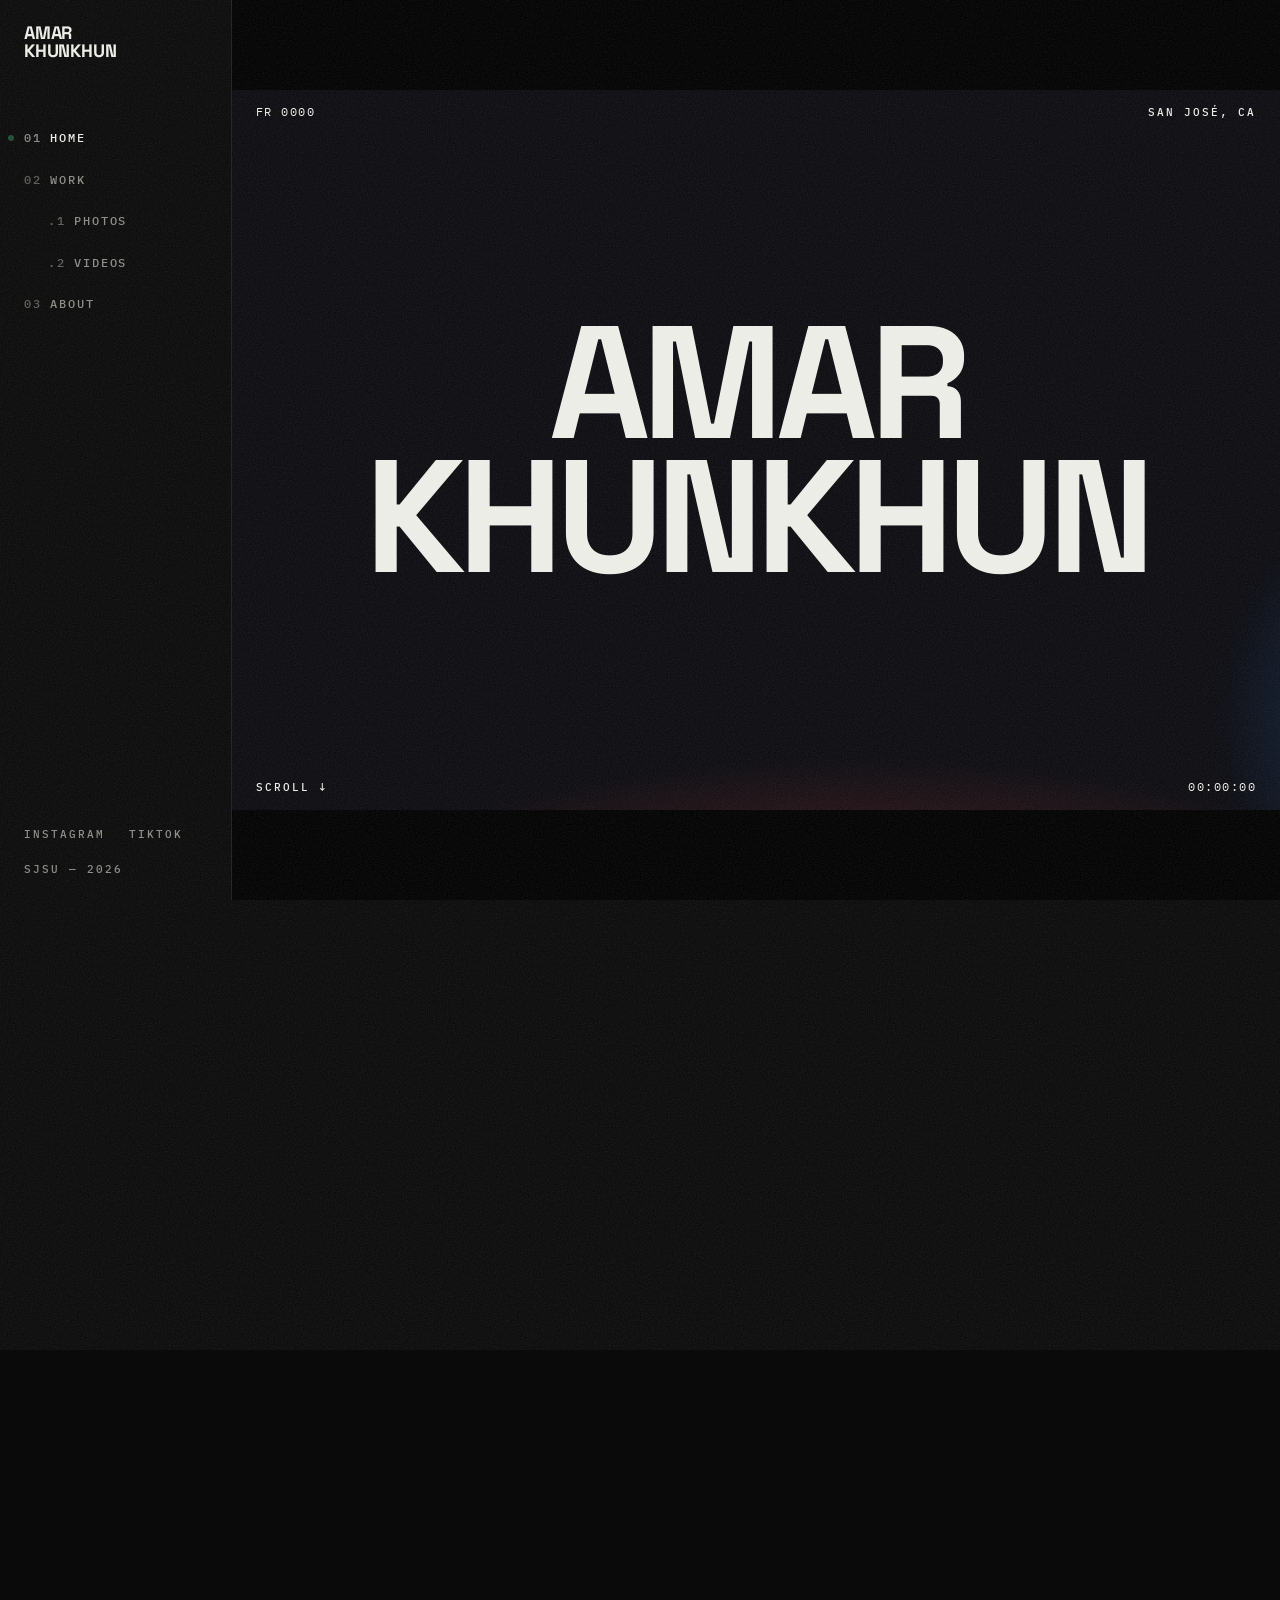
==== index.html @ ba5ad930 "First version of the portfolio site Co-Authored-By: Claude Opus 5.5 <noreply@anthropic.com> Claude-S" ====
<!doctype html>
<html lang="en">
<head>
<meta charset="utf-8">
<meta name="viewport" content="width=device-width, initial-scale=1, viewport-fit=cover">
<title>Amar Khunkhun</title>
<meta name="description" content="Photos and video by Amar Khunkhun. Cars, landscapes and travel.">
<meta name="theme-color" content="#0a0a0a">
<meta property="og:title" content="Amar Khunkhun">
<meta property="og:description" content="Photos and video by Amar Khunkhun. Cars, landscapes and travel.">
<meta property="og:type" content="website">
<!-- add your own social preview image: <meta property="og:image" content="https://YOUR-DOMAIN/media/og.jpg"> -->
<link rel="icon" href="data:image/svg+xml,%3Csvg xmlns='http://www.w3.org/2000/svg' viewBox='0 0 32 32'%3E%3Crect width='32' height='32' fill='%230f2a1d'/%3E%3Crect x='6' y='0' width='4' height='20' fill='%231e4d35'/%3E%3Crect x='14' y='12' width='4' height='20' fill='%231e4d35'/%3E%3Crect x='22' y='0' width='4' height='14' fill='%231e4d35'/%3E%3C/svg%3E">
<link rel="preconnect" href="https://fonts.googleapis.com">
<link rel="preconnect" href="https://fonts.gstatic.com" crossorigin>
<link rel="stylesheet" href="tokens.css">
<link rel="stylesheet" href="styles.css">
<script>try{if(sessionStorage.getItem('ak-cut'))document.documentElement.classList.add('ak-incoming')}catch(e){}</script>
</head>
<body class="ak" data-page="home" data-root="">
<a class="ak-skip" href="#main">Skip to content</a>

<aside class="ak-rail">
  <div>
    <a class="ak-rail__name" href="./" data-cut="Home" data-frame="01" aria-current="page"><span>Amar</span><span>Khunkhun</span></a>
    <ul class="ak-nav" aria-label="Main">
      <li><a class="ak-nav__link" href="./" data-cut="Home" data-frame="01" aria-current="page"><i>01</i>Home</a></li>
      <li><span class="ak-nav__link ak-nav__group"><i>02</i>Work</span>
        <ul>
          <li><a class="ak-nav__link" href="photos/" data-cut="Photos" data-frame="02.1"><i>.1</i>Photos</a></li>
          <li><a class="ak-nav__link" href="videos/" data-cut="Videos" data-frame="02.2"><i>.2</i>Videos</a></li>
        </ul>
      </li>
      <li><a class="ak-nav__link" href="about/" data-cut="About" data-frame="03"><i>03</i>About</a></li>
    </ul>
  </div>
  <div class="ak-rail__foot">
    <div class="ak-rail__social"><a class="ak-link" href="#" data-link="instagram">Instagram</a><a class="ak-link" href="#" data-link="tiktok">TikTok</a></div>
    <span class="ak-label">SJSU — 2026</span>
  </div>
</aside>

<header class="ak-bar" data-open="false">
  <a class="ak-bar__name" href="./" data-cut="Home" data-frame="01" aria-current="page">Amar Khunkhun</a>
  <button class="ak-bar__btn" aria-expanded="false" aria-controls="menu">Menu</button>
</header>
<nav class="ak-menu" id="menu" data-open="false" aria-label="Main">
  <ul class="ak-menu__list">
    <li><a class="ak-menu__link" href="./" data-cut="Home" data-frame="01" aria-current="page"><i>01</i>Home</a></li>
    <li><span class="ak-menu__link"><i>02</i>Work</span>
      <div class="ak-menu__sub"><a class="" href="photos/" data-cut="Photos" data-frame="02.1">Photos</a><a class="" href="videos/" data-cut="Videos" data-frame="02.2">Videos</a></div></li>
    <li><a class="ak-menu__link" href="about/" data-cut="About" data-frame="03"><i>03</i>About</a></li>
  </ul>
  <div class="ak-menu__foot"><a class="ak-label" href="#" data-link="instagram">Instagram ↗</a><a class="ak-label" href="#" data-link="tiktok">TikTok ↗</a></div>
</nav>

<main class="ak-page ak-page--home" id="main">
  <section class="ak-hero" aria-label="Intro">
    <div class="ak-hero__stage">
      <!-- The background video comes from media.js → hero. This div is the placeholder. -->
      <div class="ak-hero__video ak-ph ak-ph--moving" data-tone="neon"></div>
      <div class="ak-hero__dim"></div>
      <h1 class="ak-hero__name"><span class="ak-hero__first">Amar</span><span class="ak-hero__last">Khunkhun</span></h1>
      <div class="ak-hero__work">
        <div class="ak-hero__worknav"><span class="ak-label ak-label--ink">Selected work</span><a class="ak-link" href="photos/" data-cut="Photos" data-frame="02.1">All photos →</a></div>
        <div class="ak-hero__strip"></div>
      </div>
      <div class="ak-letterbox" data-open="true"></div>
      <div class="ak-hero__hud ak-hero__hud--top"><span class="ak-counter ak-counter--ink" id="fr">FR 0000</span><span class="ak-label">San José, CA</span></div>
      <div class="ak-hero__hud ak-hero__hud--bottom"><span class="ak-label ak-hero__hint">Scroll ↓</span><span class="ak-counter ak-counter--ink" id="tc">00:00:00</span></div>
    </div>
  </section>
</main>

<div class="ak-grain" aria-hidden="true"></div>
<div class="ak-shutter" data-state="idle" aria-hidden="true">
  <div class="ak-shutter__blades"><i></i><i></i><i></i><i></i><i></i></div>
  <div class="ak-letterbox"></div>
  <div class="ak-shutter__slate"><span class="ak-shutter__frame"></span><span class="ak-slate ak-shutter__word"></span></div>
</div>

<script src="media.js"></script>
<script src="main.js"></script>
</body>
</html>
---- tokens.css ----
/* tokens.css — generated from the design system. Edit values here to retheme the whole site. */
:root {

  /* color */
  --ground: #0a0a0a;
  --ground-raised: #121212;
  --letterbox: #000000;
  --line: #1f1f1d;
  --ink: #edede8;
  --ink-muted: #8c8c86;
  --ink-faint: #5e5e59;
  --green-900: #0f2a1d;
  --green-700: #1e4d35;
  --scrim: rgba(10, 10, 10, 0.99);
  --focus: var(--ink);

  /* type */
  --font-sans: "Space Grotesk", "Helvetica Neue", Arial, sans-serif;
  --font-mono: "IBM Plex Mono", "Courier New", ui-monospace, monospace;

  /* spacing */
  --space-1: 4px;
  --space-2: 8px;
  --space-3: 16px;
  --space-4: 24px;
  --space-5: 40px;
  --space-6: 64px;
  --space-7: 128px;

  /* radius */
  --radius-0: 0px;
  --radius-dot: 50%;

  /* duration */
  --dur-snap: 120ms;
  --dur-cut: 220ms;
  --dur-hold: 160ms;
  --dur-open: 260ms;
  --dur-fade: 200ms;

  /* easing */
  --ease-snap: cubic-bezier(0.7, 0, 0.2, 1);
  --ease-out: cubic-bezier(0.16, 1, 0.3, 1);
  --ease-linear: linear;

  /* layout */
  --rail-width: 232px;
  --bar-height: 56px;
  --letterbox-height: 10vh;
  --row-height: 320px;
  --bp-desktop: 900px;

  /* opacity */
  --grain-opacity: 0.07;
  --hero-dim: 0.82;

  /* zIndex */
  --z-grain: 90;
  --z-rail: 50;
  --z-overlay: 70;
  --z-shutter: 100;
}
---- styles.css ----
@import url("https://fonts.googleapis.com/css2?family=IBM+Plex+Mono:wght@400;500&family=Space+Grotesk:wght@400;500;700&display=swap");

/* ============================================================
   AMAR KHUNKHUN — component styles
   Every value comes from tokens.css. Fallbacks are only there
   so this file still works if it is copied into the real site
   before tokens.css is.
   ============================================================ */

.ak {
  margin: 0;
  background: var(--ground, #0a0a0a);
  color: var(--ink, #edede8);
  font-family: var(--font-sans);
  font-size: 16px;
  line-height: 1.6;
  -webkit-font-smoothing: antialiased;
  text-rendering: optimizeLegibility;
}
.ak *, .ak *::before, .ak *::after { box-sizing: border-box; }
:where(.ak) a { color: inherit; text-decoration: none; }
:where(.ak) button { font: inherit; color: inherit; background: none; border: 0; padding: 0; cursor: pointer; }
.ak :focus-visible { outline: 1px solid var(--focus, #edede8); outline-offset: 3px; border-radius: var(--radius-0); }

/* ---------- mono language ---------- */
.ak-label, .ak-nav__link, .ak-counter, .ak-slate {
  font-family: var(--font-mono);
  text-transform: uppercase;
  font-variant-numeric: tabular-nums;
}
.ak-label   { font-size: 11px; line-height: 1.2; font-weight: 500; letter-spacing: .18em; color: var(--ink-muted); }
.ak-counter { font-size: 12px; line-height: 1;   font-weight: 400; letter-spacing: .12em; color: var(--ink-muted); }
.ak-slate   { font-size: 14px; line-height: 1;   font-weight: 500; letter-spacing: .32em; color: var(--ink); }
.ak-label--ink, .ak-counter--ink { color: var(--ink); }

.ak-link {
  font-family: var(--font-mono); font-size: 11px; font-weight: 500; letter-spacing: .18em;
  text-transform: uppercase; color: var(--ink-muted);
  background-image: linear-gradient(var(--green-700), var(--green-700));
  background-size: 0 1px; background-repeat: no-repeat; background-position: 0 100%;
  padding-bottom: 3px;
  transition: color var(--dur-snap) var(--ease-snap), background-size var(--dur-cut) var(--ease-snap);
}
.ak-link:hover { color: var(--ink); background-size: 100% 1px; }

.ak-title {
  font-family: var(--font-sans); font-weight: 700; text-transform: uppercase;
  font-size: 88px; line-height: .9; letter-spacing: -.04em; margin: 0;
}
@media (max-width: 899px) { .ak-title { font-size: 48px; } }

/* ---------- film grain ---------- */
.ak-grain {
  position: fixed; inset: -50%; width: 200%; height: 200%;
  pointer-events: none; z-index: var(--z-grain, 90);
  opacity: var(--grain-opacity, .07);
  background-image: url("data:image/svg+xml;utf8,<svg xmlns='http://www.w3.org/2000/svg' width='220' height='220'><filter id='n'><feTurbulence type='fractalNoise' baseFrequency='.85' numOctaves='2' stitchTiles='stitch'/><feColorMatrix values='0 0 0 0 1  0 0 0 0 1  0 0 0 0 1  0 0 0 1.4 -.2'/></filter><rect width='100%' height='100%' filter='url(%23n)'/></svg>");
  animation: ak-grain 1s steps(8) infinite;
}
.ak-grain--contained { position: absolute; }
@keyframes ak-grain {
  0%   { transform: translate(0, 0); }
  12%  { transform: translate(-6%, 4%); }
  25%  { transform: translate(4%, -8%); }
  37%  { transform: translate(-10%, -2%); }
  50%  { transform: translate(8%, 6%); }
  62%  { transform: translate(-2%, 10%); }
  75%  { transform: translate(10%, -4%); }
  87%  { transform: translate(-8%, -10%); }
  100% { transform: translate(0, 0); }
}

/* ---------- letterbox ---------- */
.ak-letterbox { position: absolute; inset: 0; pointer-events: none; z-index: 3; }
.ak-letterbox::before, .ak-letterbox::after {
  content: ""; position: absolute; left: 0; right: 0;
  height: var(--lb-h, var(--letterbox-height, 10vh));
  background: var(--letterbox);
  transition: transform var(--dur-cut) var(--ease-snap);
}
.ak-letterbox::before { top: 0; }
.ak-letterbox::after  { bottom: 0; }
.ak-letterbox[data-open="false"]::before { transform: translateY(-100%); }
.ak-letterbox[data-open="false"]::after  { transform: translateY(100%); }

/* ---------- placeholder media (delete once real files exist) ---------- */
.ak-ph { background: var(--ground-raised); position: relative; overflow: hidden; }
.ak-ph[data-tone="dusk"]   { background: linear-gradient(180deg, #1d2a3a 0%, #6b4a3a 58%, #141210 60%, #0c0c0c 100%); }
.ak-ph[data-tone="desert"] { background: linear-gradient(180deg, #c98a4b 0%, #e2b277 40%, #3a2a1c 41%, #1a140f 100%); }
.ak-ph[data-tone="forest"] { background: linear-gradient(170deg, #0f2a1d 0%, #2f5a3e 45%, #0a1610 100%); }
.ak-ph[data-tone="neon"]   { background: radial-gradient(60% 40% at 30% 70%, #d23a3a 0%, transparent 70%), radial-gradient(40% 30% at 75% 40%, #2a6fd2 0%, transparent 70%), #0b0b10; }
.ak-ph[data-tone="snow"]   { background: linear-gradient(180deg, #9fb3c6 0%, #dfe6ec 55%, #6d7a86 56%, #2a3036 100%); }
.ak-ph[data-tone="ocean"]  { background: linear-gradient(180deg, #8ec5d6 0%, #3a7d9a 50%, #0d2c3d 51%, #061a24 100%); }
.ak-ph[data-tone="night"]  { background: radial-gradient(30% 20% at 50% 80%, #f0c070 0%, transparent 80%), linear-gradient(180deg, #05070c, #10141c); }
.ak-ph[data-tone="rust"]   { background: linear-gradient(135deg, #3b1d12 0%, #a14a24 50%, #241510 100%); }
.ak-ph--moving { background-size: 200% 200% !important; animation: ak-drift 6s linear infinite; }
@keyframes ak-drift { 0% { background-position: 0% 50%; } 50% { background-position: 100% 50%; } 100% { background-position: 0% 50%; } }

/* ---------- left rail (desktop) ---------- */
.ak-rail {
  position: fixed; top: 0; left: 0; bottom: 0; width: var(--rail-width, 232px);
  padding: var(--space-4); display: flex; flex-direction: column; justify-content: space-between;
  border-right: 1px solid var(--line); background: var(--ground); z-index: var(--z-rail, 50);
}
.ak-rail--contained { position: absolute; }
.ak-rail__name { font-weight: 700; font-size: 18px; line-height: 1; letter-spacing: -.01em; text-transform: uppercase; display: block; }
.ak-rail__name span { display: block; }
.ak-nav { list-style: none; margin: var(--space-6) 0 0; padding: 0; display: grid; gap: var(--space-3); }
.ak-nav ul { list-style: none; margin: var(--space-3) 0 0; padding: 0 0 0 var(--space-4); display: grid; gap: var(--space-3); }
.ak-nav__link {
  font-size: 12px; line-height: 1; font-weight: 500; letter-spacing: .16em;
  color: var(--ink-muted); display: inline-flex; gap: var(--space-2); align-items: center; position: relative;
  transition: color var(--dur-snap) var(--ease-snap);
}
.ak-nav__link i { font-style: normal; color: var(--ink-faint); transition: color var(--dur-snap) var(--ease-snap); }
.ak-nav__link:hover, .ak-nav__link:hover i { color: var(--ink); }
.ak-nav__link[aria-current="page"] { color: var(--ink); }
.ak-nav__link[aria-current="page"] i { color: var(--ink-muted); }
.ak-nav__link[aria-current="page"]::before {
  content: ""; position: absolute; left: calc(-1 * var(--space-3)); top: 50%;
  width: 6px; height: 6px; margin-top: -3px; border-radius: var(--radius-dot); background: var(--green-700);
}
.ak-nav__group { color: var(--ink-muted); }
.ak-rail__foot { display: grid; gap: var(--space-3); }
.ak-rail__social { display: flex; gap: var(--space-4); }
@media (max-width: 899px) { .ak-rail:not(.ak-rail--force) { display: none; } }

/* ---------- mobile bar + full-screen menu ---------- */
.ak-bar {
  position: fixed; top: 0; left: 0; right: 0; height: var(--bar-height, 56px);
  padding: 0 var(--space-3); display: flex; align-items: center; justify-content: space-between;
  background: var(--ground); border-bottom: 1px solid var(--line); z-index: calc(var(--z-overlay, 70) + 1);
}
.ak-bar--contained { position: absolute; }
.ak-bar__name { font-weight: 700; font-size: 18px; letter-spacing: -.01em; text-transform: uppercase; }
.ak-bar__btn { font-family: var(--font-mono); font-size: 12px; letter-spacing: .16em; text-transform: uppercase; padding: 12px 0 12px 16px; min-height: 44px; }
.ak-bar[data-open="true"] { background: var(--green-900); border-color: transparent; }
@media (min-width: 900px) { .ak-bar:not(.ak-bar--force) { display: none; } }

.ak-menu {
  position: fixed; inset: 0; z-index: var(--z-overlay, 70); background: var(--green-900);
  padding: calc(var(--bar-height, 56px) + var(--space-6)) var(--space-3) var(--space-4);
  display: flex; flex-direction: column; justify-content: space-between;
  transform: translateY(-100%); visibility: hidden;
  transition: transform var(--dur-cut) var(--ease-snap), visibility 0s linear var(--dur-cut);
}
.ak-menu--contained { position: absolute; }
.ak-menu[data-open="true"] { transform: none; visibility: visible; transition: transform var(--dur-cut) var(--ease-snap), visibility 0s; }
.ak-menu__list { list-style: none; margin: 0; padding: 0; display: grid; gap: var(--space-3); }
.ak-menu__link { display: flex; align-items: baseline; gap: var(--space-3); font-weight: 700; font-size: 56px; line-height: 1; letter-spacing: -.035em; text-transform: uppercase; }
.ak-menu__link i { font-style: normal; font-family: var(--font-mono); font-size: 12px; font-weight: 500; letter-spacing: .16em; color: var(--ink); opacity: .9; }
.ak-menu__sub { display: flex; gap: var(--space-4); padding-left: 40px; }
.ak-menu__sub a { font-family: var(--font-mono); font-size: 12px; letter-spacing: .16em; text-transform: uppercase; padding: 10px 0; }
.ak-menu__foot { display: flex; justify-content: space-between; }
.ak-menu__foot .ak-label { color: var(--ink); }

/* ---------- shutter transition ---------- */
.ak-shutter { position: fixed; inset: 0; z-index: var(--z-shutter, 100); pointer-events: none; visibility: hidden; }
.ak-shutter--contained { position: absolute; }
.ak-shutter[data-state]:not([data-state="idle"]) { visibility: visible; pointer-events: all; }
.ak-shutter__blades { position: absolute; inset: 0; display: grid; grid-template-columns: repeat(5, 1fr); }
.ak-shutter__blades i {
  display: block; background: var(--green-900); position: relative;
  transform: scaleY(0); transform-origin: 50% 0;
  transition: transform 140ms var(--ease-snap);
}
.ak-shutter__blades i:nth-child(even) { transform-origin: 50% 100%; }
.ak-shutter__blades i::after { /* leading edge */
  content: ""; position: absolute; left: 0; right: 0; bottom: 0; height: 2px; background: var(--green-700);
}
.ak-shutter__blades i:nth-child(even)::after { top: 0; bottom: auto; }
.ak-shutter__blades i:nth-child(1) { transition-delay: 0ms; }
.ak-shutter__blades i:nth-child(2) { transition-delay: 20ms; }
.ak-shutter__blades i:nth-child(3) { transition-delay: 40ms; }
.ak-shutter__blades i:nth-child(4) { transition-delay: 60ms; }
.ak-shutter__blades i:nth-child(5) { transition-delay: 80ms; }
.ak-shutter[data-state="closing"] .ak-shutter__blades i,
.ak-shutter[data-state="shut"] .ak-shutter__blades i { transform: scaleY(1); }
/* opening: blades keep travelling the same way they came in */
.ak-shutter[data-state="opening"] .ak-shutter__blades i { transform: scaleY(0); transform-origin: 50% 100%; transition-duration: 180ms; }
.ak-shutter[data-state="opening"] .ak-shutter__blades i:nth-child(even) { transform-origin: 50% 0; }
.ak-shutter[data-state="opening"] .ak-shutter__blades i::after { display: none; }

.ak-shutter .ak-letterbox::before, .ak-shutter .ak-letterbox::after { z-index: 2; }
.ak-shutter[data-state="idle"] .ak-letterbox::before, .ak-shutter[data-state="opening"] .ak-letterbox::before { transform: translateY(-100%); }
.ak-shutter[data-state="idle"] .ak-letterbox::after,  .ak-shutter[data-state="opening"] .ak-letterbox::after  { transform: translateY(100%); }

.ak-shutter__slate {
  position: absolute; inset: 0; display: grid; place-content: center; justify-items: center; gap: var(--space-3);
  opacity: 0; z-index: 4;
}
.ak-shutter[data-state="shut"] .ak-shutter__slate { opacity: 1; }
.ak-shutter__frame { font-family: var(--font-mono); font-size: 11px; letter-spacing: .18em; color: var(--ink); opacity: .7; }
.ak-shutter__word::after { content: "_"; animation: ak-caret 160ms steps(1) infinite; margin-left: 2px; }
@keyframes ak-caret { 50% { opacity: 0; } }

/* ---------- hero (signature scroll) ---------- */
.ak-hero { position: relative; height: 320vh; height: calc(var(--stage-h, 100svh) * 3.2); --p: 0; }
.ak-hero__stage { position: sticky; top: 0; height: var(--stage-h, 100svh); overflow: hidden; background: var(--ground); }
.ak-hero__video, .ak-hero__video video { position: absolute; inset: 0; width: 100%; height: 100%; object-fit: cover; }
.ak-hero {
  --a: clamp(0, calc(var(--p) / .3), 1);              /* push in */
  --b: clamp(0, calc((var(--p) - .25) / .45), 1);     /* split */
  --c: clamp(0, calc((var(--p) - .62) / .33), 1);     /* work rises */
}
.ak-hero__video { transform: scale(calc(1 + .08 * var(--a))); }
.ak-hero__dim { position: absolute; inset: 0; background: var(--ground); opacity: calc(var(--hero-dim, .82) * max(var(--a) * .35, var(--b))); }
.ak-hero__name {
  position: absolute; inset: 0; display: grid; place-content: center; z-index: 2;
  font-weight: 700; text-transform: uppercase; letter-spacing: -.045em; line-height: .84;
  font-size: min(168px, 15.5vw); text-align: center; white-space: nowrap;
  transform: scale(calc(1 + .22 * var(--a)));
}
.ak-hero__name span { display: block; will-change: transform; }
.ak-hero__first { transform: translateX(calc(var(--b) * -110vw)); }
.ak-hero__last  { transform: translateX(calc(var(--b) * 110vw)); }
.ak-hero__hud { position: absolute; left: var(--space-4); right: var(--space-4); z-index: 4; display: flex; justify-content: space-between; }
.ak-hero__hud--top { top: calc(var(--lb-h, var(--letterbox-height)) + var(--space-3)); }
.ak-hero__hud--bottom { bottom: calc(var(--lb-h, var(--letterbox-height)) + var(--space-3)); }
.ak-hero__hud .ak-label { color: var(--ink); }
.ak-hero__hint { opacity: calc(1 - var(--a) * 3); }
.ak-hero__work {
  position: absolute; left: 0; right: 0; bottom: 0; top: var(--lb-h, var(--letterbox-height)); z-index: 2;
  padding: var(--space-5) var(--space-5) calc(var(--lb-h, var(--letterbox-height)) + var(--space-4));
  display: flex; flex-direction: column; justify-content: flex-end; gap: var(--space-3);
  transform: translateY(calc((1 - var(--c)) * 100%)); opacity: var(--c);
}
.ak-hero__strip { display: grid; grid-template-columns: 1.5fr .67fr 1.5fr 1fr; gap: var(--space-2); height: 46%; }
.ak-hero__strip > * { height: 100%; }
.ak-hero__worknav { display: flex; justify-content: space-between; align-items: baseline; }
@media (max-width: 899px) {
  .ak-hero__name { font-size: 14.5vw; }
  .ak-hero__strip { grid-template-columns: 1fr 1fr; height: 52%; }
  .ak-hero__strip > :nth-child(n+3) { display: none; }
  .ak-hero__work { padding-left: var(--space-3); padding-right: var(--space-3); }
}

/* ---------- photo grid (justified rows, no cropping) ---------- */
.ak-grid { display: flex; flex-wrap: wrap; gap: var(--space-2); }
.ak-grid > * { flex: 0 0 auto; }
.ak-tile { display: block; position: relative; overflow: hidden; background: var(--ground-raised); cursor: pointer; }
.ak-tile img, .ak-tile video { display: block; width: 100%; height: 100%; object-fit: cover; }
.ak-tile::after {
  content: ""; position: absolute; inset: 0; box-shadow: inset 0 0 0 0 var(--green-700);
  transition: box-shadow var(--dur-snap) var(--ease-snap); pointer-events: none;
}
.ak-tile:hover::after, .ak-tile:focus-visible::after { box-shadow: inset 0 0 0 2px var(--green-700); }
.ak-tile:focus-visible { outline-offset: 2px; }

/* ---------- lightbox ---------- */
.ak-lightbox {
  position: fixed; inset: 0; z-index: var(--z-overlay, 70); background: var(--scrim);
  display: grid; grid-template-rows: auto 1fr auto; padding: var(--space-4);
  opacity: 0; visibility: hidden;
  transition: opacity var(--dur-cut) var(--ease-snap), visibility 0s linear var(--dur-cut);
  touch-action: pan-y;
}
.ak-lightbox--contained { position: absolute; }
body .ak-lightbox, body .ak-player { z-index: calc(var(--z-overlay, 70) + 2); } /* above the mobile bar */
.ak-lightbox[data-open="true"] { opacity: 1; visibility: visible; transition: opacity var(--dur-cut) var(--ease-snap), visibility 0s; }
.ak-lightbox__top, .ak-lightbox__bottom { display: flex; justify-content: space-between; align-items: center; min-height: 44px; }
.ak-lightbox__stage { position: relative; display: grid; place-items: center; min-height: 0; margin: var(--space-3) 0; container-type: size; }
/* --r = width / height, from media.js. The frame fits the stage without cropping. */
.ak-lightbox__img { display: block; aspect-ratio: var(--r, 1.5); width: min(100cqw, calc(100cqh * var(--r, 1.5))); height: auto; object-fit: contain; }
.ak-lightbox__img.is-in { animation: ak-in var(--dur-cut) var(--ease-out); }
@keyframes ak-in { from { opacity: 0; transform: scale(.985); } to { opacity: 1; transform: none; } }
.ak-lightbox__btn { font-family: var(--font-mono); font-size: 11px; letter-spacing: .18em; text-transform: uppercase; color: var(--ink-muted); min-height: 44px; padding: 0 4px; transition: color var(--dur-snap) var(--ease-snap); }
.ak-lightbox__btn:hover { color: var(--ink); }
.ak-lightbox__btn[disabled] { color: var(--ink-faint); cursor: default; }
@media (max-width: 899px) { .ak-lightbox { padding: var(--space-3); } .ak-lightbox__nav { display: none; } }

/* ---------- videos ---------- */
.ak-section-head { display: flex; align-items: baseline; gap: var(--space-3); margin: 0 0 var(--space-4); }
.ak-section-head::after { content: ""; flex: 1; height: 1px; background: var(--line); transform: translateY(-4px); }
.ak-vtile { container-type: inline-size; }
@container (max-width: 220px) { .ak-vtile .ak-vtile__meta { flex-direction: column; align-items: flex-start; gap: var(--space-2); } }
.ak-vtile .ak-vtile__preview { position: absolute; inset: 0; opacity: 0; transition: opacity var(--dur-snap) var(--ease-snap); }
.ak-vtile.is-playing .ak-vtile__preview { opacity: 1; }
.ak-vtile__meta {
  position: absolute; left: var(--space-3); right: var(--space-3); bottom: var(--space-3); z-index: 2;
  display: flex; justify-content: space-between; align-items: center;
}
.ak-vtile__meta .ak-counter { color: var(--ink); text-shadow: 0 0 12px rgba(0, 0, 0, .8); }
.ak-vtile__rec { display: inline-flex; align-items: center; gap: var(--space-2); }
.ak-vtile__rec::before { content: ""; width: 6px; height: 6px; border-radius: var(--radius-dot); background: var(--ink); opacity: .9; }
.ak-vtile.is-playing .ak-vtile__rec::before { animation: ak-caret 600ms steps(1) infinite; }

.ak-player {
  position: fixed; inset: 0; z-index: var(--z-overlay, 70); background: var(--letterbox);
  display: grid; grid-template-rows: auto 1fr auto; padding: var(--space-4);
}
.ak-player--contained { position: absolute; }
.ak-player[hidden] { display: none; }
.ak-player__frame { position: relative; display: grid; place-items: center; min-height: 0; margin: var(--space-3) 0; container-type: size; }
.ak-player__frame > * { display: block; aspect-ratio: var(--r, 1.7778); width: min(100cqw, calc(100cqh * var(--r, 1.7778))); height: auto; background: var(--letterbox); }
.ak-player__top, .ak-player__bottom { display: flex; justify-content: space-between; align-items: center; min-height: 44px; }

/* ---------- about ---------- */
.ak-about { display: grid; grid-template-columns: minmax(0, 4fr) minmax(0, 7fr); gap: var(--space-6); align-items: end; }
.ak-about__portrait { aspect-ratio: 4 / 5; width: 100%; }
.ak-about__text { display: grid; gap: var(--space-4); max-width: 52ch; min-width: 0; }
.ak-about .ak-title { font-size: min(88px, 7.5vw); }
.ak-about__text p { margin: 0; }
.ak-about__later { color: var(--ink-muted); border-top: 1px solid var(--line); padding-top: var(--space-3); }
.ak-about__links { display: flex; gap: var(--space-5); }
@media (max-width: 899px) { .ak-about { grid-template-columns: 1fr; gap: var(--space-5); } .ak-about .ak-title { font-size: 48px; } }

/* ---------- reduced motion: swap movement for fades ---------- */
@media (prefers-reduced-motion: reduce) {
  .ak-grain { animation: none; }
  .ak-ph--moving { animation: none; }
  .ak-shutter__blades { display: none; }
  .ak-shutter { background: var(--ground); opacity: 0; transition: opacity var(--dur-fade) linear; }
  .ak-shutter[data-state="closing"], .ak-shutter[data-state="shut"] { opacity: 1; }
  .ak-shutter .ak-letterbox { display: none; }
  .ak-shutter__word::after { animation: none; }
  .ak-menu { transform: none; opacity: 0; transition: opacity var(--dur-fade) linear, visibility 0s linear var(--dur-fade); }
  .ak-menu[data-open="true"] { opacity: 1; transition: opacity var(--dur-fade) linear, visibility 0s; }
  .ak-hero__video, .ak-hero__name, .ak-hero__first, .ak-hero__last { transform: none; }
  .ak-hero__name { opacity: calc(1 - var(--b)); }
  .ak-hero__work { transform: none; }
  .ak-lightbox__img.is-in { animation: none; }
}

/* ============================================================
   SITE LAYOUT — page frame shared by every page
   ============================================================ */
html { background: var(--ground); scrollbar-color: var(--line) var(--ground); }
.ak-page { margin-left: var(--rail-width); min-height: 100svh; padding: var(--space-5) var(--space-5) var(--space-7); }
.ak-page--home { padding: 0; }
.ak-head { display: grid; gap: var(--space-3); margin: var(--space-6) 0 var(--space-6); }
.ak-section + .ak-section { margin-top: var(--space-6); }
.ak-skip { position: absolute; left: -9999px; top: 0; z-index: 200; background: var(--ink); color: var(--ground); padding: var(--space-2) var(--space-3); font-family: var(--font-mono); font-size: 12px; letter-spacing: .12em; text-transform: uppercase; }
.ak-skip:focus { left: var(--space-3); top: var(--space-3); }
.ak-404 { min-height: 80svh; display: grid; align-content: center; gap: var(--space-4); }
@media (max-width: 899px) {
  .ak-page { margin-left: 0; padding: calc(var(--bar-height) + var(--space-4)) var(--space-3) var(--space-6); }
  .ak-page--home { padding: 0; }
  .ak-head { margin-top: var(--space-4); }
}
/* hero sits beside the rail on desktop, so its vw-based moves stay inside it */
.ak-page--home .ak-hero__name { font-size: min(168px, 12.5vw); }
@media (max-width: 899px) { .ak-page--home .ak-hero__name { font-size: 14.5vw; } .ak-page--home .ak-hero { --lb-h: 8vh; } }

/* a page arriving behind a shutter starts shut, before any script runs */
.ak-incoming .ak-shutter { visibility: visible; }
.ak-incoming .ak-shutter__blades i { transform: scaleY(1); transition: none; }
.ak-incoming .ak-shutter .ak-letterbox::before, .ak-incoming .ak-shutter .ak-letterbox::after { transform: none; transition: none; }
@media (prefers-reduced-motion: reduce) { .ak-incoming .ak-shutter { opacity: 1; transition: none; } }
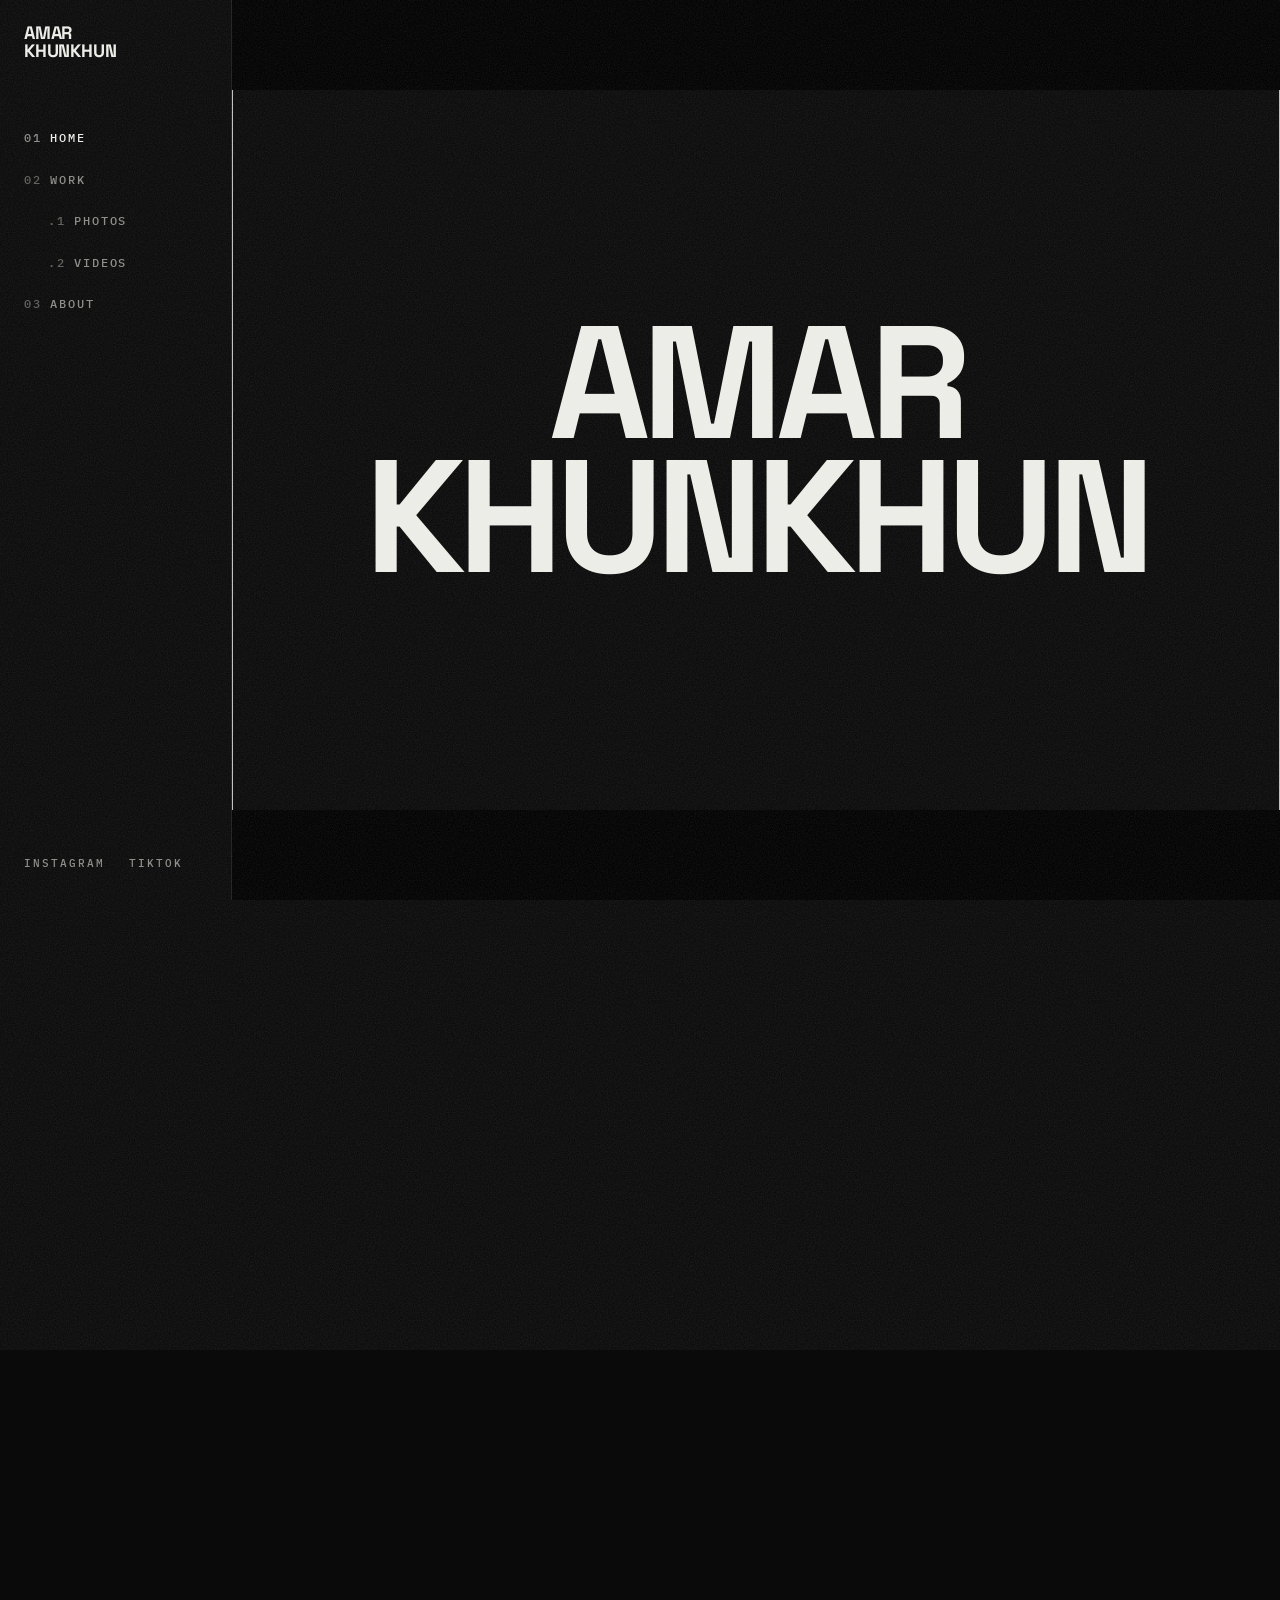
==== commit 56960e5c: "Design pass: self-hosted fonts, cleaner copy, real photo placeholders - Serve Space Grotesk and IBM " ====
--- a/index.html
+++ b/index.html
@@ -11,8 +11,8 @@
 <meta property="og:type" content="website">
 <!-- add your own social preview image: <meta property="og:image" content="https://YOUR-DOMAIN/media/og.jpg"> -->
 <link rel="icon" href="data:image/svg+xml,%3Csvg xmlns='http://www.w3.org/2000/svg' viewBox='0 0 32 32'%3E%3Crect width='32' height='32' fill='%230f2a1d'/%3E%3Crect x='6' y='0' width='4' height='20' fill='%231e4d35'/%3E%3Crect x='14' y='12' width='4' height='20' fill='%231e4d35'/%3E%3Crect x='22' y='0' width='4' height='14' fill='%231e4d35'/%3E%3C/svg%3E">
-<link rel="preconnect" href="https://fonts.googleapis.com">
-<link rel="preconnect" href="https://fonts.gstatic.com" crossorigin>
+<link rel="preload" href="fonts/space-grotesk-latin-700-normal.woff2" as="font" type="font/woff2" crossorigin>
+<link rel="preload" href="fonts/ibm-plex-mono-latin-500-normal.woff2" as="font" type="font/woff2" crossorigin>
 <link rel="stylesheet" href="tokens.css">
 <link rel="stylesheet" href="styles.css">
 <script>try{if(sessionStorage.getItem('ak-cut'))document.documentElement.classList.add('ak-incoming')}catch(e){}</script>
@@ -36,7 +36,6 @@
   </div>
   <div class="ak-rail__foot">
     <div class="ak-rail__social"><a class="ak-link" href="#" data-link="instagram">Instagram</a><a class="ak-link" href="#" data-link="tiktok">TikTok</a></div>
-    <span class="ak-label">SJSU — 2026</span>
   </div>
 </aside>
 
@@ -57,7 +56,7 @@
 <main class="ak-page ak-page--home" id="main">
   <section class="ak-hero" aria-label="Intro">
     <div class="ak-hero__stage">
-      <!-- The background video comes from media.js → hero. This div is the placeholder. -->
+      <!-- The background video comes from media.js (hero). This div shows until it loads. -->
       <div class="ak-hero__video ak-ph ak-ph--moving" data-tone="neon"></div>
       <div class="ak-hero__dim"></div>
       <h1 class="ak-hero__name"><span class="ak-hero__first">Amar</span><span class="ak-hero__last">Khunkhun</span></h1>
@@ -66,8 +65,6 @@
         <div class="ak-hero__strip"></div>
       </div>
       <div class="ak-letterbox" data-open="true"></div>
-      <div class="ak-hero__hud ak-hero__hud--top"><span class="ak-counter ak-counter--ink" id="fr">FR 0000</span><span class="ak-label">San José, CA</span></div>
-      <div class="ak-hero__hud ak-hero__hud--bottom"><span class="ak-label ak-hero__hint">Scroll ↓</span><span class="ak-counter ak-counter--ink" id="tc">00:00:00</span></div>
     </div>
   </section>
 </main>
--- a/tokens.css
+++ b/tokens.css
@@ -1,4 +1,4 @@
-/* tokens.css — generated from the design system. Edit values here to retheme the whole site. */
+/* tokens.css: generated from the design system. Edit values here to retheme the whole site. */
 :root {
 
   /* color */
--- a/styles.css
+++ b/styles.css
@@ -1,7 +1,12 @@
-@import url("https://fonts.googleapis.com/css2?family=IBM+Plex+Mono:wght@400;500&family=Space+Grotesk:wght@400;500;700&display=swap");
+/* Fonts are self-hosted in /fonts (SIL Open Font License, see the LICENSE files there). */
+@font-face { font-family: "Space Grotesk"; src: url("fonts/space-grotesk-latin-400-normal.woff2") format("woff2"); font-weight: 400; font-style: normal; font-display: swap; }
+@font-face { font-family: "Space Grotesk"; src: url("fonts/space-grotesk-latin-500-normal.woff2") format("woff2"); font-weight: 500; font-style: normal; font-display: swap; }
+@font-face { font-family: "Space Grotesk"; src: url("fonts/space-grotesk-latin-700-normal.woff2") format("woff2"); font-weight: 700; font-style: normal; font-display: swap; }
+@font-face { font-family: "IBM Plex Mono"; src: url("fonts/ibm-plex-mono-latin-400-normal.woff2") format("woff2"); font-weight: 400; font-style: normal; font-display: swap; }
+@font-face { font-family: "IBM Plex Mono"; src: url("fonts/ibm-plex-mono-latin-500-normal.woff2") format("woff2"); font-weight: 500; font-style: normal; font-display: swap; }
 
 /* ============================================================
-   AMAR KHUNKHUN — component styles
+   AMAR KHUNKHUN: component styles
    Every value comes from tokens.css. Fallbacks are only there
    so this file still works if it is copied into the real site
    before tokens.css is.
@@ -116,10 +121,6 @@
 .ak-nav__link:hover, .ak-nav__link:hover i { color: var(--ink); }
 .ak-nav__link[aria-current="page"] { color: var(--ink); }
 .ak-nav__link[aria-current="page"] i { color: var(--ink-muted); }
-.ak-nav__link[aria-current="page"]::before {
-  content: ""; position: absolute; left: calc(-1 * var(--space-3)); top: 50%;
-  width: 6px; height: 6px; margin-top: -3px; border-radius: var(--radius-dot); background: var(--green-700);
-}
 .ak-nav__group { color: var(--ink-muted); }
 .ak-rail__foot { display: grid; gap: var(--space-3); }
 .ak-rail__social { display: flex; gap: var(--space-4); }
@@ -281,9 +282,6 @@
   display: flex; justify-content: space-between; align-items: center;
 }
 .ak-vtile__meta .ak-counter { color: var(--ink); text-shadow: 0 0 12px rgba(0, 0, 0, .8); }
-.ak-vtile__rec { display: inline-flex; align-items: center; gap: var(--space-2); }
-.ak-vtile__rec::before { content: ""; width: 6px; height: 6px; border-radius: var(--radius-dot); background: var(--ink); opacity: .9; }
-.ak-vtile.is-playing .ak-vtile__rec::before { animation: ak-caret 600ms steps(1) infinite; }
 
 .ak-player {
   position: fixed; inset: 0; z-index: var(--z-overlay, 70); background: var(--letterbox);
@@ -323,7 +321,7 @@
 }
 
 /* ============================================================
-   SITE LAYOUT — page frame shared by every page
+   SITE LAYOUT: page frame shared by every page
    ============================================================ */
 html { background: var(--ground); scrollbar-color: var(--line) var(--ground); }
 .ak-page { margin-left: var(--rail-width); min-height: 100svh; padding: var(--space-5) var(--space-5) var(--space-7); }
@@ -347,3 +345,32 @@
 .ak-incoming .ak-shutter__blades i { transform: scaleY(1); transition: none; }
 .ak-incoming .ak-shutter .ak-letterbox::before, .ak-incoming .ak-shutter .ak-letterbox::after { transform: none; transition: none; }
 @media (prefers-reduced-motion: reduce) { .ak-incoming .ak-shutter { opacity: 1; transition: none; } }
+
+/* ============================================================
+   REVISION 2
+   ============================================================ */
+
+/* Hero progress runs on the compositor where the browser supports
+   scroll-driven animations. main.js only listens to scroll as a
+   fallback for browsers that don't. */
+@property --p { syntax: "<number>"; inherits: true; initial-value: 0; }
+@keyframes ak-hero-progress { from { --p: 0; } to { --p: 1; } }
+@supports (animation-timeline: view()) {
+  .ak-hero { animation: ak-hero-progress linear both; animation-timeline: view(); animation-range: contain 0% contain 100%; }
+}
+
+/* thumbnails fade in once loaded; ground-raised holds their place until then */
+.ak-tile img { opacity: 0; transition: opacity var(--dur-cut) var(--ease-out); }
+.ak-tile img.is-loaded { opacity: 1; }
+img.ak-hero__video, img.ak-about__portrait { object-fit: cover; }
+
+/* tactile press */
+.ak-link:active, .ak-lightbox__btn:active, .ak-bar__btn:active, .ak-nav__link:active { transform: translateY(1px); }
+.ak-link, .ak-lightbox__btn, .ak-bar__btn { display: inline-block; }
+.ak-tile { transition: transform var(--dur-snap) var(--ease-snap); }
+.ak-tile:active { transform: scale(.995); }
+
+@media (prefers-reduced-motion: reduce) {
+  .ak-tile img { transition: none; }
+  .ak-tile:active { transform: none; }
+}
